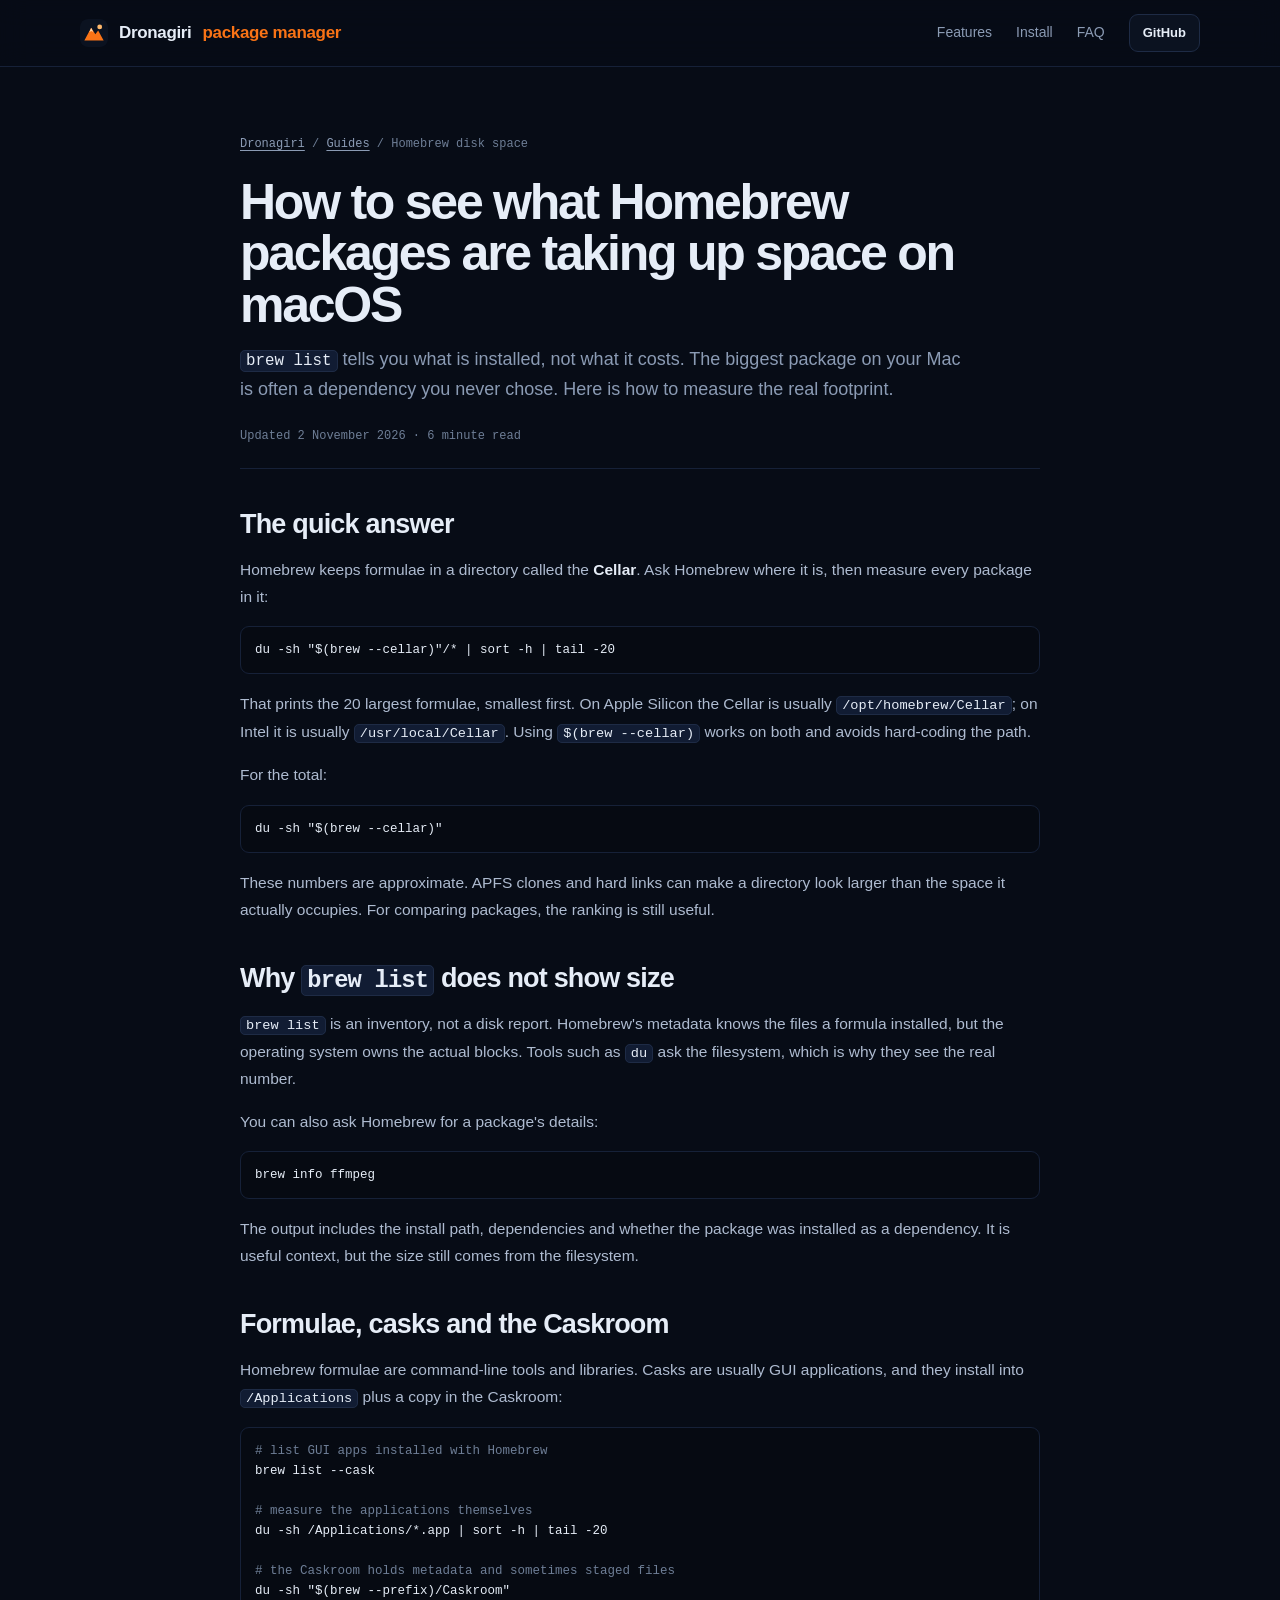
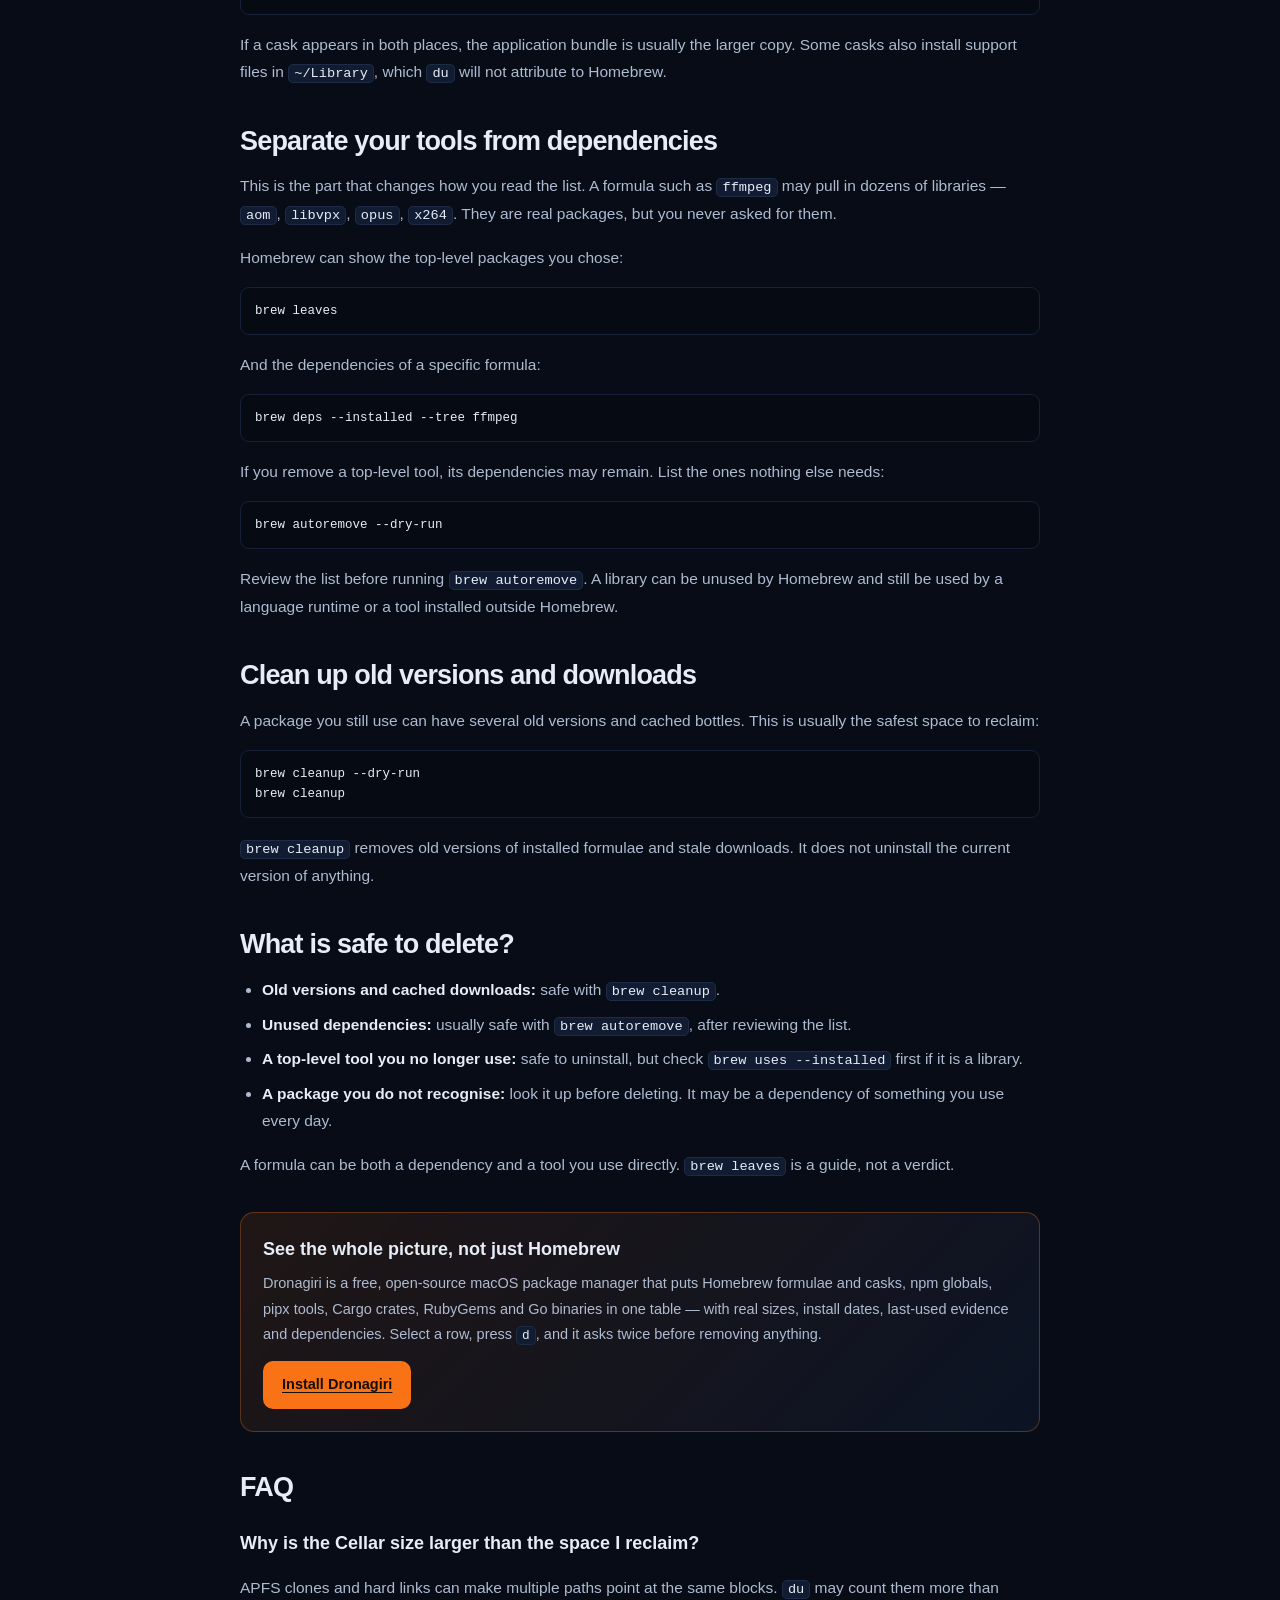
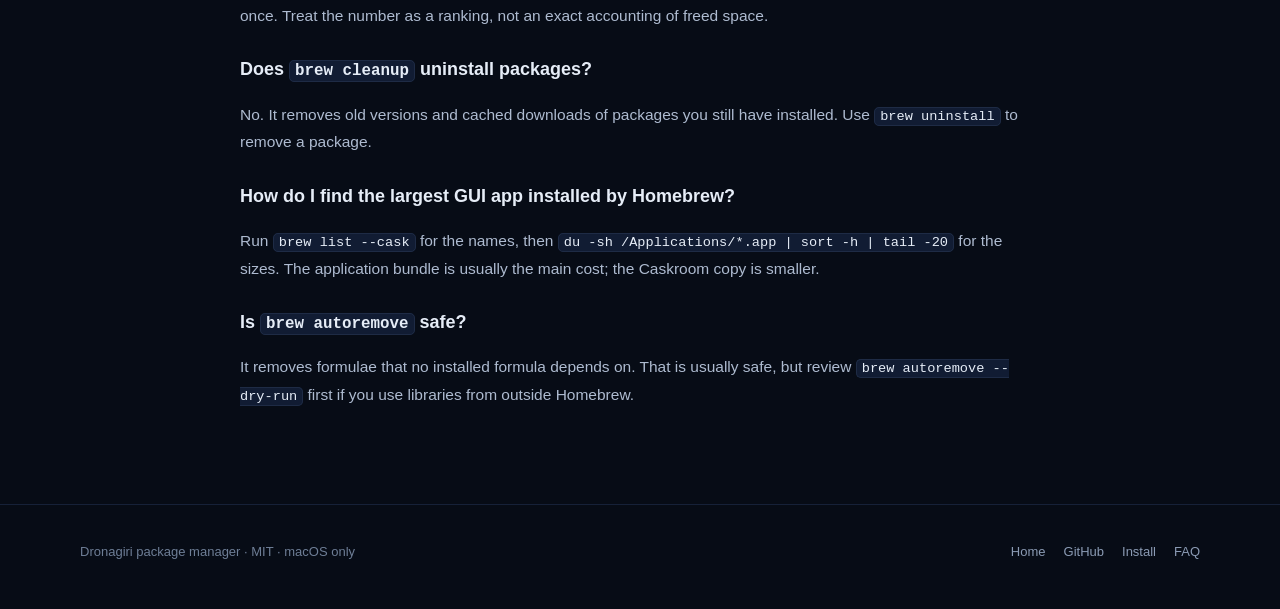
==== docs/guides/find-large-homebrew-packages.html @ b02d7d00 "Add two search-focused Homebrew guides and a monetization plan The guides target real queries (unins" ====
<!doctype html>
<html lang="en">
<head>
<meta charset="utf-8">
<meta name="viewport" content="width=device-width, initial-scale=1">
<title>How to see what Homebrew packages are taking up space on macOS — Dronagiri</title>
<meta name="description" content="Find the Homebrew formulae and casks using the most disk space on macOS. Measure the Cellar and Caskroom, separate your tools from dependencies, and clean up safely.">
<meta name="keywords" content="Homebrew disk space, brew list size, Homebrew cleanup, macOS disk space, brew autoremove, brew cleanup, Homebrew packages size">
<meta name="author" content="MasterShivnath007">
<meta name="robots" content="index, follow, max-image-preview:large">
<meta name="theme-color" content="#0B1220">
<link rel="canonical" href="https://mastershivnath007.github.io/dronagiri/guides/find-large-homebrew-packages.html">
<link rel="icon" href="../mark.svg" type="image/svg+xml">
<link rel="stylesheet" href="../style.css">
<meta property="og:type" content="article">
<meta property="og:title" content="How to see what Homebrew packages are taking up space on macOS">
<meta property="og:description" content="Measure the Cellar and Caskroom, separate your tools from dependencies, and clean up without breaking anything.">
<meta property="og:url" content="https://mastershivnath007.github.io/dronagiri/guides/find-large-homebrew-packages.html">
<meta property="og:image" content="https://mastershivnath007.github.io/dronagiri/og.png">
<meta name="twitter:card" content="summary_large_image">
<script type="application/ld+json">
{
  "@context": "https://schema.org",
  "@graph": [
    {
      "@type": "Article",
      "headline": "How to see what Homebrew packages are taking up space on macOS",
      "description": "Find the Homebrew formulae and casks using the most disk space, separate dependencies from your tools, and clean up safely.",
      "datePublished": "2026-11-02",
      "dateModified": "2026-11-02",
      "author": {"@type": "Person", "name": "MasterShivnath007", "url": "https://github.com/MasterShivnath007"},
      "publisher": {"@type": "Organization", "name": "Dronagiri package manager"},
      "mainEntityOfPage": "https://mastershivnath007.github.io/dronagiri/guides/find-large-homebrew-packages.html"
    },
    {
      "@type": "BreadcrumbList",
      "itemListElement": [
        {"@type": "ListItem", "position": 1, "name": "Dronagiri", "item": "https://mastershivnath007.github.io/dronagiri/"},
        {"@type": "ListItem", "position": 2, "name": "Guides", "item": "https://mastershivnath007.github.io/dronagiri/#guides"},
        {"@type": "ListItem", "position": 3, "name": "Find large Homebrew packages"}
      ]
    }
  ]
}
</script>
</head>
<body>
<header class="nav">
  <div class="wrap nav-inner">
    <a class="brand" href="../" aria-label="Dronagiri home">
      <img src="../mark.svg" alt="" width="28" height="28">
      Dronagiri <span>package manager</span>
    </a>
    <nav class="nav-links" aria-label="Main">
      <a href="../#features">Features</a>
      <a href="../#install">Install</a>
      <a href="../#faq">FAQ</a>
      <a class="nav-cta" href="https://github.com/MasterShivnath007/dronagiri" target="_blank" rel="noopener">GitHub</a>
    </nav>
  </div>
</header>

<main class="wrap article">
  <div class="breadcrumb"><a href="../">Dronagiri</a> / <a href="../#guides">Guides</a> / Homebrew disk space</div>

  <h1>How to see what Homebrew packages are taking up space on macOS</h1>
  <p class="lede"><code>brew list</code> tells you what is installed, not what it costs. The biggest package on your Mac is often a dependency you never chose. Here is how to measure the real footprint.</p>
  <div class="meta">Updated 2 November 2026 · 6 minute read</div>

  <h2>The quick answer</h2>
  <p>Homebrew keeps formulae in a directory called the <strong>Cellar</strong>. Ask Homebrew where it is, then measure every package in it:</p>
  <pre><code>du -sh "$(brew --cellar)"/* | sort -h | tail -20</code></pre>
  <p>That prints the 20 largest formulae, smallest first. On Apple Silicon the Cellar is usually <code>/opt/homebrew/Cellar</code>; on Intel it is usually <code>/usr/local/Cellar</code>. Using <code>$(brew --cellar)</code> works on both and avoids hard-coding the path.</p>
  <p>For the total:</p>
  <pre><code>du -sh "$(brew --cellar)"</code></pre>
  <p>These numbers are approximate. APFS clones and hard links can make a directory look larger than the space it actually occupies. For comparing packages, the ranking is still useful.</p>

  <h2>Why <code>brew list</code> does not show size</h2>
  <p><code>brew list</code> is an inventory, not a disk report. Homebrew's metadata knows the files a formula installed, but the operating system owns the actual blocks. Tools such as <code>du</code> ask the filesystem, which is why they see the real number.</p>
  <p>You can also ask Homebrew for a package's details:</p>
  <pre><code>brew info ffmpeg</code></pre>
  <p>The output includes the install path, dependencies and whether the package was installed as a dependency. It is useful context, but the size still comes from the filesystem.</p>

  <h2>Formulae, casks and the Caskroom</h2>
  <p>Homebrew formulae are command-line tools and libraries. Casks are usually GUI applications, and they install into <code>/Applications</code> plus a copy in the Caskroom:</p>
  <pre><code><span class="c"># list GUI apps installed with Homebrew</span>
brew list --cask

<span class="c"># measure the applications themselves</span>
du -sh /Applications/*.app | sort -h | tail -20

<span class="c"># the Caskroom holds metadata and sometimes staged files</span>
du -sh "$(brew --prefix)/Caskroom"</code></pre>
  <p>If a cask appears in both places, the application bundle is usually the larger copy. Some casks also install support files in <code>~/Library</code>, which <code>du</code> will not attribute to Homebrew.</p>

  <h2>Separate your tools from dependencies</h2>
  <p>This is the part that changes how you read the list. A formula such as <code>ffmpeg</code> may pull in dozens of libraries — <code>aom</code>, <code>libvpx</code>, <code>opus</code>, <code>x264</code>. They are real packages, but you never asked for them.</p>
  <p>Homebrew can show the top-level packages you chose:</p>
  <pre><code>brew leaves</code></pre>
  <p>And the dependencies of a specific formula:</p>
  <pre><code>brew deps --installed --tree ffmpeg</code></pre>
  <p>If you remove a top-level tool, its dependencies may remain. List the ones nothing else needs:</p>
  <pre><code>brew autoremove --dry-run</code></pre>
  <p>Review the list before running <code>brew autoremove</code>. A library can be unused by Homebrew and still be used by a language runtime or a tool installed outside Homebrew.</p>

  <h2>Clean up old versions and downloads</h2>
  <p>A package you still use can have several old versions and cached bottles. This is usually the safest space to reclaim:</p>
  <pre><code>brew cleanup --dry-run
brew cleanup</code></pre>
  <p><code>brew cleanup</code> removes old versions of installed formulae and stale downloads. It does not uninstall the current version of anything.</p>

  <h2>What is safe to delete?</h2>
  <ul>
    <li><strong>Old versions and cached downloads:</strong> safe with <code>brew cleanup</code>.</li>
    <li><strong>Unused dependencies:</strong> usually safe with <code>brew autoremove</code>, after reviewing the list.</li>
    <li><strong>A top-level tool you no longer use:</strong> safe to uninstall, but check <code>brew uses --installed</code> first if it is a library.</li>
    <li><strong>A package you do not recognise:</strong> look it up before deleting. It may be a dependency of something you use every day.</li>
  </ul>
  <p>A formula can be both a dependency and a tool you use directly. <code>brew leaves</code> is a guide, not a verdict.</p>

  <div class="cta-box">
    <h3>See the whole picture, not just Homebrew</h3>
    <p>Dronagiri is a free, open-source macOS package manager that puts Homebrew formulae and casks, npm globals, pipx tools, Cargo crates, RubyGems and Go binaries in one table — with real sizes, install dates, last-used evidence and dependencies. Select a row, press <code>d</code>, and it asks twice before removing anything.</p>
    <a class="btn btn-primary" href="../#install">Install Dronagiri</a>
  </div>

  <h2>FAQ</h2>
  <h3>Why is the Cellar size larger than the space I reclaim?</h3>
  <p>APFS clones and hard links can make multiple paths point at the same blocks. <code>du</code> may count them more than once. Treat the number as a ranking, not an exact accounting of freed space.</p>
  <h3>Does <code>brew cleanup</code> uninstall packages?</h3>
  <p>No. It removes old versions and cached downloads of packages you still have installed. Use <code>brew uninstall</code> to remove a package.</p>
  <h3>How do I find the largest GUI app installed by Homebrew?</h3>
  <p>Run <code>brew list --cask</code> for the names, then <code>du -sh /Applications/*.app | sort -h | tail -20</code> for the sizes. The application bundle is usually the main cost; the Caskroom copy is smaller.</p>
  <h3>Is <code>brew autoremove</code> safe?</h3>
  <p>It removes formulae that no installed formula depends on. That is usually safe, but review <code>brew autoremove --dry-run</code> first if you use libraries from outside Homebrew.</p>
</main>

<footer>
  <div class="wrap footer-inner">
    <div>Dronagiri package manager · MIT · macOS only</div>
    <div class="footer-links">
      <a href="../">Home</a>
      <a href="https://github.com/MasterShivnath007/dronagiri">GitHub</a>
      <a href="../#install">Install</a>
      <a href="../#faq">FAQ</a>
    </div>
  </div>
</footer>
</body>
</html>
---- docs/style.css ----
:root {
  color-scheme: dark;
  --bg: #070c16;
  --panel: #0b1220;
  --panel-2: #111c33;
  --panel-3: #16233d;
  --line: #1e2b45;
  --line-soft: #162138;
  --text: #e6edf7;
  --muted: #8b9bb4;
  --faint: #6e7e96;
  --orange: #f97316;
  --orange-soft: #ffb86b;
  --gold: #e3b341;
  --green: #3fb950;
  --red: #f85149;
  --mono: ui-monospace, SFMono-Regular, "SF Mono", Menlo, Consolas, "Liberation Mono", monospace;
  --sans: -apple-system, BlinkMacSystemFont, "Segoe UI", Helvetica, Arial, sans-serif;
  --shadow: 0 30px 90px rgba(0, 0, 0, .55);
}

* { box-sizing: border-box; }
html { scroll-behavior: smooth; }
body {
  margin: 0;
  background: var(--bg);
  color: var(--text);
  font-family: var(--sans);
  font-size: 16px;
  line-height: 1.65;
  -webkit-font-smoothing: antialiased;
  text-rendering: optimizeLegibility;
}
a { color: var(--orange-soft); text-decoration: none; }
a:hover { color: #ffd7a8; }
img { max-width: 100%; height: auto; }
code, kbd, pre { font-family: var(--mono); }
::selection { background: rgba(249, 115, 22, .32); color: #fff; }

.wrap { width: min(1120px, calc(100% - 48px)); margin: 0 auto; }
.skip { position: absolute; left: -999px; top: 0; background: var(--orange); color: #111; padding: 8px 14px; border-radius: 0 0 8px 0; z-index: 20; }
.skip:focus { left: 0; }

/* nav */
.nav {
  position: sticky;
  top: 0;
  z-index: 10;
  background: rgba(7, 12, 22, .82);
  backdrop-filter: blur(14px);
  -webkit-backdrop-filter: blur(14px);
  border-bottom: 1px solid var(--line-soft);
}
.nav-inner { display: flex; align-items: center; gap: 18px; height: 66px; }
.brand { display: flex; align-items: center; gap: 11px; color: var(--text); font-weight: 700; letter-spacing: -.02em; font-size: 17px; white-space: nowrap; }
.brand img { width: 28px; height: 28px; border-radius: 8px; }
.brand span { color: var(--orange); font-weight: 600; }
.nav-links { display: flex; align-items: center; gap: 24px; margin-left: auto; font-size: 14px; color: var(--muted); }
.nav-links a { color: var(--muted); }
.nav-links a:hover { color: var(--text); }
.nav-cta { display: inline-flex; align-items: center; gap: 8px; border: 1px solid var(--line); background: var(--panel); color: var(--text) !important; padding: 7px 13px; border-radius: 9px; font-size: 13px; font-weight: 600; }
.nav-cta:hover { border-color: var(--orange); background: var(--panel-2); }

/* hero */
.hero { position: relative; padding: 86px 0 30px; overflow: hidden; }
.hero::before,
.hero::after { content: ""; position: absolute; pointer-events: none; border-radius: 50%; filter: blur(90px); z-index: -1; }
.hero::before { width: 640px; height: 480px; left: -180px; top: -180px; background: rgba(249, 115, 22, .13); }
.hero::after { width: 620px; height: 520px; right: -220px; top: 40px; background: rgba(46, 86, 160, .16); }
.hero-inner { max-width: 880px; margin: 0 auto; text-align: center; }
.eyebrow {
  display: inline-flex; align-items: center; gap: 9px;
  font-family: var(--mono); font-size: 12.5px; letter-spacing: .02em;
  color: var(--muted); background: rgba(17, 28, 51, .72);
  border: 1px solid var(--line); border-radius: 999px; padding: 6px 13px;
}
.eyebrow b { color: var(--green); font-weight: 600; }
.dot { width: 6px; height: 6px; border-radius: 50%; background: var(--green); box-shadow: 0 0 0 3px rgba(63, 185, 80, .14); }
h1 {
  margin: 22px 0 18px;
  font-size: clamp(40px, 6.6vw, 72px);
  line-height: 1.03;
  letter-spacing: -.045em;
  font-weight: 800;
}
h1 span { color: var(--orange); }
.lede { max-width: 730px; margin: 0 auto; color: var(--muted); font-size: clamp(16px, 1.9vw, 20px); line-height: 1.6; }
.lede code { color: var(--text); background: var(--panel-2); border: 1px solid var(--line); border-radius: 5px; padding: 1px 5px; font-size: .9em; }
.hero-actions { display: flex; flex-wrap: wrap; justify-content: center; gap: 12px; margin-top: 30px; }
.btn {
  display: inline-flex; align-items: center; justify-content: center; gap: 9px;
  border-radius: 10px; padding: 11px 18px; font-weight: 650; font-size: 14.5px;
  border: 1px solid transparent; transition: transform .12s ease, background .12s ease, border-color .12s ease;
}
.btn:hover { transform: translateY(-1px); }
.btn-primary { background: var(--orange); color: #180d04; }
.btn-primary:hover { background: #ff8a3d; color: #180d04; }
.btn-ghost { background: var(--panel); border-color: var(--line); color: var(--text); }
.btn-ghost:hover { background: var(--panel-2); border-color: #2e4166; color: var(--text); }
.btn svg { width: 17px; height: 17px; }

.cmd {
  display: flex; align-items: center; gap: 10px;
  max-width: 720px; margin: 26px auto 0;
  background: #060a12; border: 1px solid var(--line); border-radius: 12px;
  padding: 7px 7px 7px 17px; text-align: left;
  box-shadow: 0 10px 40px rgba(0, 0, 0, .28);
}
.cmd .prompt { color: var(--orange); font-family: var(--mono); font-size: 14px; }
.cmd code { flex: 1; min-width: 0; overflow-x: auto; white-space: nowrap; color: #d7e2f2; font-size: 13.5px; }
.copy {
  flex: none; border: 1px solid var(--line); background: var(--panel-2); color: var(--muted);
  font-size: 12px; font-weight: 600; padding: 8px 12px; border-radius: 8px; cursor: pointer;
}
.copy:hover { color: var(--text); border-color: #31466f; }
.copy.done { color: var(--green); border-color: rgba(63, 185, 80, .5); }
.hero-note { color: var(--faint); font-size: 12.5px; font-family: var(--mono); margin-top: 12px; }

/* screenshot */
.shot { padding: 18px 0 0; }
.shot img { display: block; width: 100%; border-radius: 18px; box-shadow: var(--shadow); }
.shot figcaption { text-align: center; color: var(--faint); font-size: 13px; margin-top: 14px; font-family: var(--mono); }

/* sections */
section { padding: 78px 0; }
.section-head { max-width: 720px; margin-bottom: 34px; }
.kicker { display: inline-flex; align-items: center; gap: 9px; font-family: var(--mono); font-size: 12px; letter-spacing: .13em; text-transform: uppercase; color: var(--orange); margin-bottom: 12px; }
.kicker::before { content: ""; width: 18px; height: 1px; background: var(--orange); }
h2 { margin: 0 0 10px; font-size: clamp(28px, 3.6vw, 40px); line-height: 1.15; letter-spacing: -.03em; }
.section-head p { margin: 0; color: var(--muted); font-size: 17px; }

/* managers strip */
.managers { border-top: 1px solid var(--line-soft); border-bottom: 1px solid var(--line-soft); padding: 26px 0; }
.managers-inner { display: flex; flex-wrap: wrap; align-items: center; gap: 14px 26px; justify-content: center; }
.managers-label { color: var(--faint); font-family: var(--mono); font-size: 12px; letter-spacing: .08em; text-transform: uppercase; }
.chip { color: #c9d5e6; font-family: var(--mono); font-size: 13px; border: 1px solid var(--line); background: var(--panel); padding: 5px 10px; border-radius: 7px; }

/* feature grid */
.grid { display: grid; grid-template-columns: repeat(auto-fit, minmax(250px, 1fr)); gap: 16px; }
.card {
  display: block; color: inherit;
  background: linear-gradient(180deg, rgba(17, 28, 51, .72), rgba(11, 18, 32, .72));
  border: 1px solid var(--line); border-radius: 14px; padding: 22px 20px;
}
.card:hover { border-color: #2c4067; color: inherit; }
.card .read { display: inline-block; margin-top: 12px; color: var(--orange-soft); font-family: var(--mono); font-size: 12.5px; }
.icon { width: 34px; height: 34px; border-radius: 9px; display: grid; place-items: center; background: rgba(249, 115, 22, .11); border: 1px solid rgba(249, 115, 22, .24); color: var(--orange); margin-bottom: 13px; }
.icon svg { width: 18px; height: 18px; }
.card h3 { margin: 0 0 6px; font-size: 16.5px; letter-spacing: -.01em; }
.card p { margin: 0; color: var(--muted); font-size: 14.5px; line-height: 1.6; }
.card p code { color: #d7e2f2; font-size: .9em; }

/* comparison */
.compare { border: 1px solid var(--line); border-radius: 14px; overflow: auto; background: var(--panel); }
table { width: 100%; border-collapse: collapse; min-width: 620px; font-size: 14.5px; }
th, td { text-align: left; padding: 13px 18px; border-bottom: 1px solid var(--line-soft); vertical-align: top; }
th { color: var(--faint); font-family: var(--mono); font-size: 11.5px; text-transform: uppercase; letter-spacing: .09em; font-weight: 600; background: #09101d; }
tr:last-child td { border-bottom: 0; }
td:first-child { color: var(--text); width: 38%; }
td { color: var(--muted); }
.yes { color: var(--green); font-weight: 700; }
.no { color: var(--faint); }
.partial { color: var(--gold); }

/* how it works */
.steps { display: grid; grid-template-columns: repeat(auto-fit, minmax(250px, 1fr)); gap: 16px; counter-reset: step; }
.step { position: relative; border: 1px solid var(--line); border-radius: 14px; background: var(--panel); padding: 24px 20px 20px; }
.step::before { counter-increment: step; content: "0" counter(step); font-family: var(--mono); color: var(--orange); font-size: 12px; letter-spacing: .1em; }
.step h3 { margin: 8px 0 6px; font-size: 17px; }
.step p { margin: 0; color: var(--muted); font-size: 14.5px; }

/* keys */
.keys { display: grid; grid-template-columns: repeat(auto-fit, minmax(210px, 1fr)); gap: 10px; }
.key { display: flex; align-items: center; gap: 10px; border: 1px solid var(--line-soft); background: rgba(11, 18, 32, .6); border-radius: 9px; padding: 9px 12px; color: var(--muted); font-size: 13.5px; }
kbd { flex: none; display: inline-block; min-width: 26px; text-align: center; background: var(--panel-2); border: 1px solid #2a3a58; border-bottom-width: 2px; border-radius: 6px; padding: 2px 7px; color: #e6edf7; font-size: 12px; }

/* callout */
.callout { display: flex; gap: 16px; align-items: flex-start; border: 1px solid rgba(249, 115, 22, .32); background: linear-gradient(135deg, rgba(249, 115, 22, .1), rgba(17, 28, 51, .5)); border-radius: 14px; padding: 22px 22px; }
.callout svg { flex: none; width: 22px; height: 22px; color: var(--orange); margin-top: 2px; }
.callout h3 { margin: 0 0 5px; font-size: 16.5px; }
.callout p { margin: 0; color: var(--muted); font-size: 14.5px; }
.callout code { color: var(--text); font-size: .9em; }

/* install */
.install-grid { display: grid; grid-template-columns: repeat(auto-fit, minmax(280px, 1fr)); gap: 16px; }
.install-card { border: 1px solid var(--line); border-radius: 14px; background: var(--panel); padding: 22px 20px; display: flex; flex-direction: column; }
.install-card .tag { align-self: flex-start; font-family: var(--mono); font-size: 11px; letter-spacing: .07em; text-transform: uppercase; color: var(--orange); background: rgba(249, 115, 22, .1); border: 1px solid rgba(249, 115, 22, .25); border-radius: 999px; padding: 3px 9px; margin-bottom: 11px; }
.install-card h3 { margin: 0 0 6px; font-size: 17px; }
.install-card p { margin: 0 0 14px; color: var(--muted); font-size: 14px; }
.install-card pre { margin: 0; flex: 1; }
pre { background: #060a12; border: 1px solid var(--line-soft); border-radius: 9px; padding: 13px 14px; overflow-x: auto; font-size: 12.5px; line-height: 1.6; color: #d7e2f2; }
.install-card pre { white-space: pre-wrap; overflow-wrap: anywhere; }
pre .c { color: var(--faint); }
.install-card .note { margin-top: 12px; color: var(--faint); font-size: 12.5px; }

/* faq */
.faq { border-top: 1px solid var(--line-soft); }
details { border-bottom: 1px solid var(--line-soft); padding: 16px 0; }
summary { cursor: pointer; list-style: none; display: flex; align-items: center; justify-content: space-between; gap: 18px; font-weight: 600; font-size: 16px; }
summary::-webkit-details-marker { display: none; }
summary::after { content: "+"; color: var(--orange); font-family: var(--mono); font-size: 20px; line-height: 1; }
details[open] summary::after { content: "−"; }
details p { margin: 10px 0 0; color: var(--muted); font-size: 14.5px; max-width: 820px; }
details code { color: var(--text); font-size: .9em; }

/* support */
.support { border: 1px solid var(--line); border-radius: 18px; background: radial-gradient(700px 320px at 12% 0%, rgba(249, 115, 22, .14), transparent 70%), linear-gradient(180deg, #0e1729, #0a101c); padding: 34px; }
.support-grid { display: grid; grid-template-columns: 1.2fr .8fr; gap: 30px; align-items: start; }
.support h2 { margin-top: 0; }
.support p { color: var(--muted); }
.support-actions { display: flex; flex-wrap: wrap; gap: 10px; margin-top: 18px; }
.support-box { border: 1px solid var(--line); background: rgba(7, 12, 22, .55); border-radius: 12px; padding: 18px; }
.support-box h3 { margin: 0 0 4px; font-size: 15.5px; }
.support-box .price { color: var(--orange); font-family: var(--mono); font-size: 22px; font-weight: 700; }
.support-box p { font-size: 13.5px; margin: 6px 0 12px; }
.support-box ul { margin: 0 0 14px; padding-left: 18px; color: var(--muted); font-size: 13.5px; }
.support-box li { margin: 4px 0; }

/* article pages */
.article { max-width: 800px; margin: 0 auto; padding: 68px 0 80px; }
.breadcrumb { font-family: var(--mono); font-size: 12px; color: var(--faint); margin-bottom: 22px; }
.breadcrumb a { color: var(--muted); }
.article h1 { font-size: clamp(34px, 5vw, 50px); margin-bottom: 14px; }
.article .lede { color: var(--muted); font-size: 18px; line-height: 1.65; margin: 0 0 22px; }
.article .meta { font-family: var(--mono); font-size: 12px; color: var(--faint); border-bottom: 1px solid var(--line-soft); padding-bottom: 22px; margin-bottom: 30px; }
.article h2 { font-size: 27px; margin: 40px 0 12px; }
.article h3 { font-size: 18px; margin: 26px 0 8px; }
.article p, .article li { color: #aebbd0; font-size: 15.5px; line-height: 1.75; }
.article ul, .article ol { padding-left: 22px; }
.article li { margin: 7px 0; }
.article strong { color: var(--text); }
.article code { color: #e6edf7; background: var(--panel-2); border: 1px solid var(--line); border-radius: 5px; padding: 1px 5px; font-size: .88em; }
.article pre { margin: 16px 0; }
.article pre code { background: none; border: 0; padding: 0; font-size: 12.5px; }
.article a { text-decoration: underline; text-underline-offset: 3px; }
.article .cta-box { margin: 34px 0; border: 1px solid rgba(249, 115, 22, .32); background: linear-gradient(135deg, rgba(249, 115, 22, .1), rgba(17, 28, 51, .5)); border-radius: 14px; padding: 22px; }
.article .cta-box h3 { margin: 0 0 6px; }
.article .cta-box p { margin: 0 0 14px; font-size: 14.5px; }
.article .note { border-left: 2px solid var(--orange); padding: 2px 0 2px 16px; margin: 20px 0; color: var(--muted); font-size: 14.5px; }

/* footer */
footer { border-top: 1px solid var(--line-soft); padding: 36px 0 46px; color: var(--faint); font-size: 13px; }
.footer-inner { display: flex; flex-wrap: wrap; gap: 18px; align-items: center; justify-content: space-between; }
.footer-links { display: flex; flex-wrap: wrap; gap: 18px; }
.footer-links a { color: var(--muted); }
.footer-links a:hover { color: var(--text); }

@media (max-width: 860px) {
  .support-grid { grid-template-columns: 1fr; }
  .nav-links { gap: 16px; }
}
@media (max-width: 720px) {
  .nav-links a:not(.nav-cta) { display: none; }
  .brand span { display: none; }
  .hide-sm { display: none; }
  .hero { padding-top: 60px; }
  section { padding: 58px 0; }
  .support { padding: 24px; }
  .wrap { width: min(1120px, calc(100% - 32px)); }
  .cmd { align-items: flex-start; }
  .cmd code { white-space: normal; overflow-wrap: anywhere; }
}
@media (prefers-reduced-motion: reduce) {
  html { scroll-behavior: auto; }
  .btn { transition: none; }
}
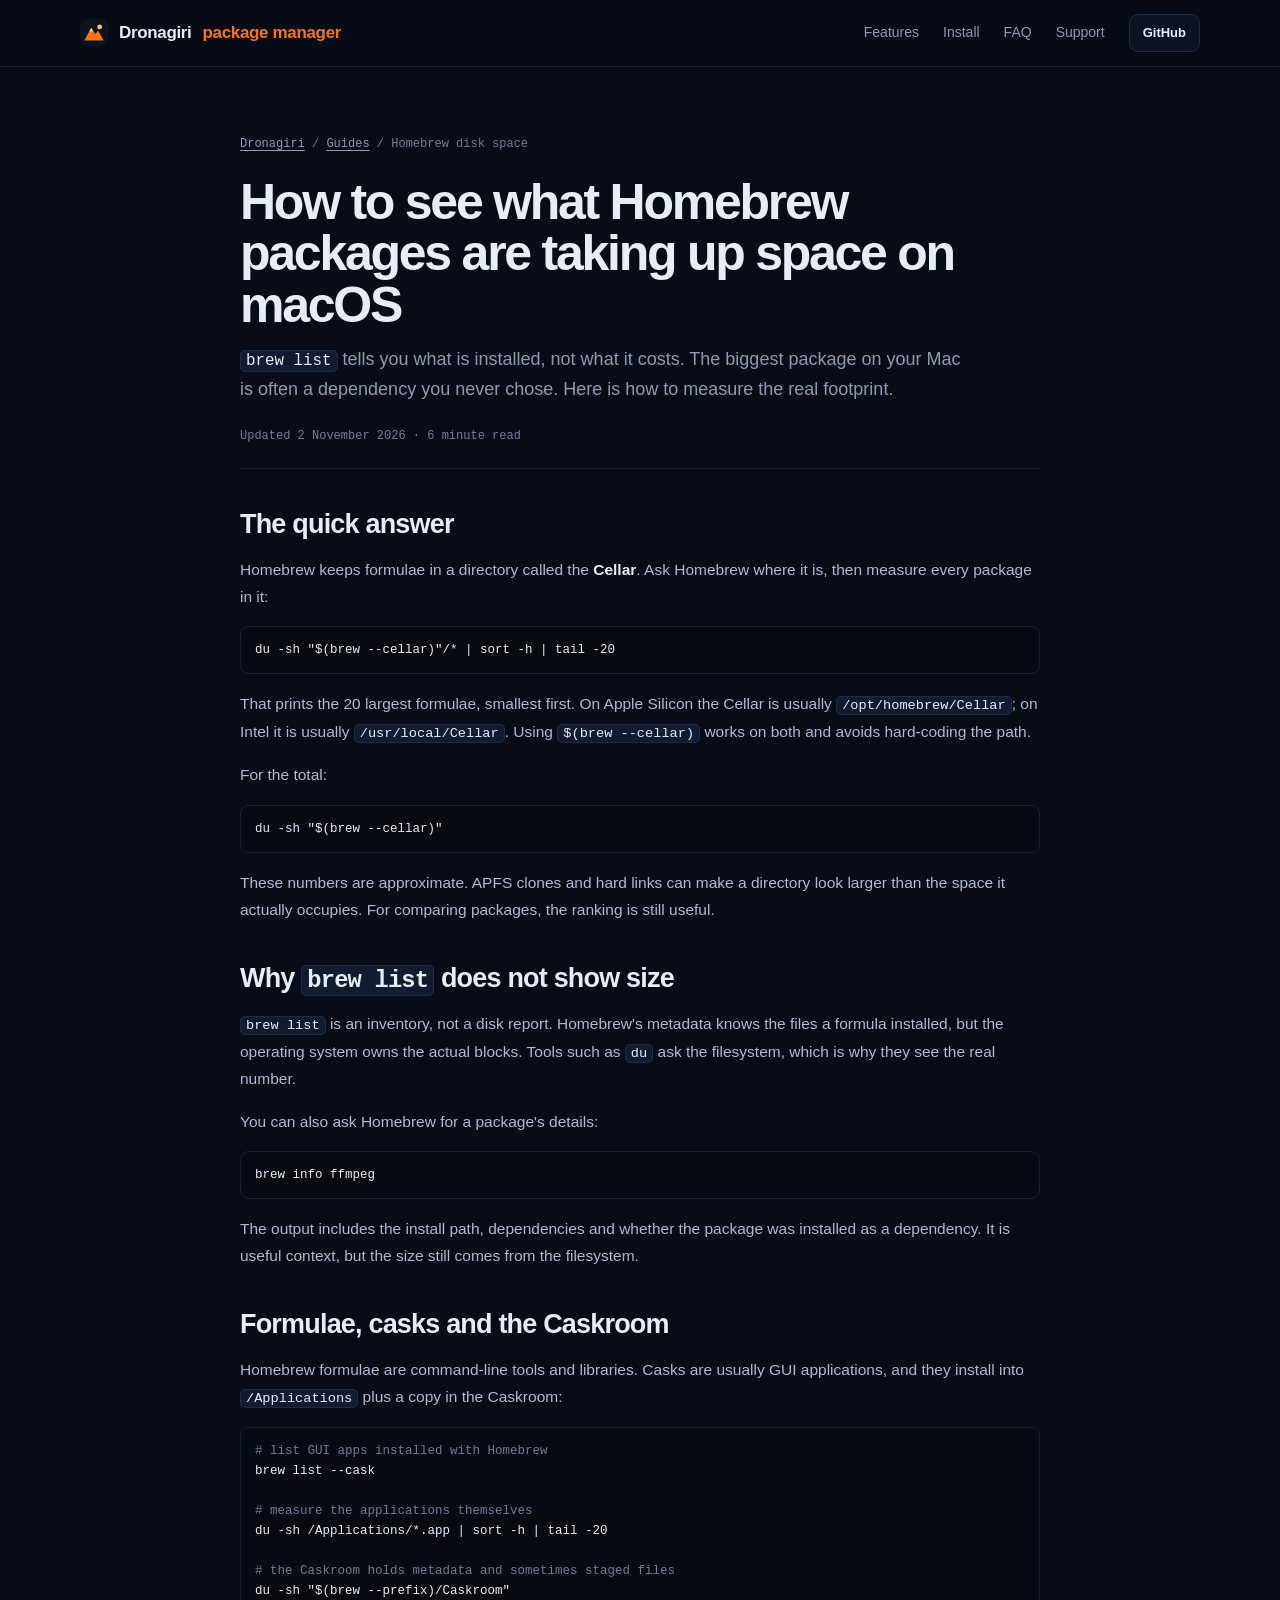
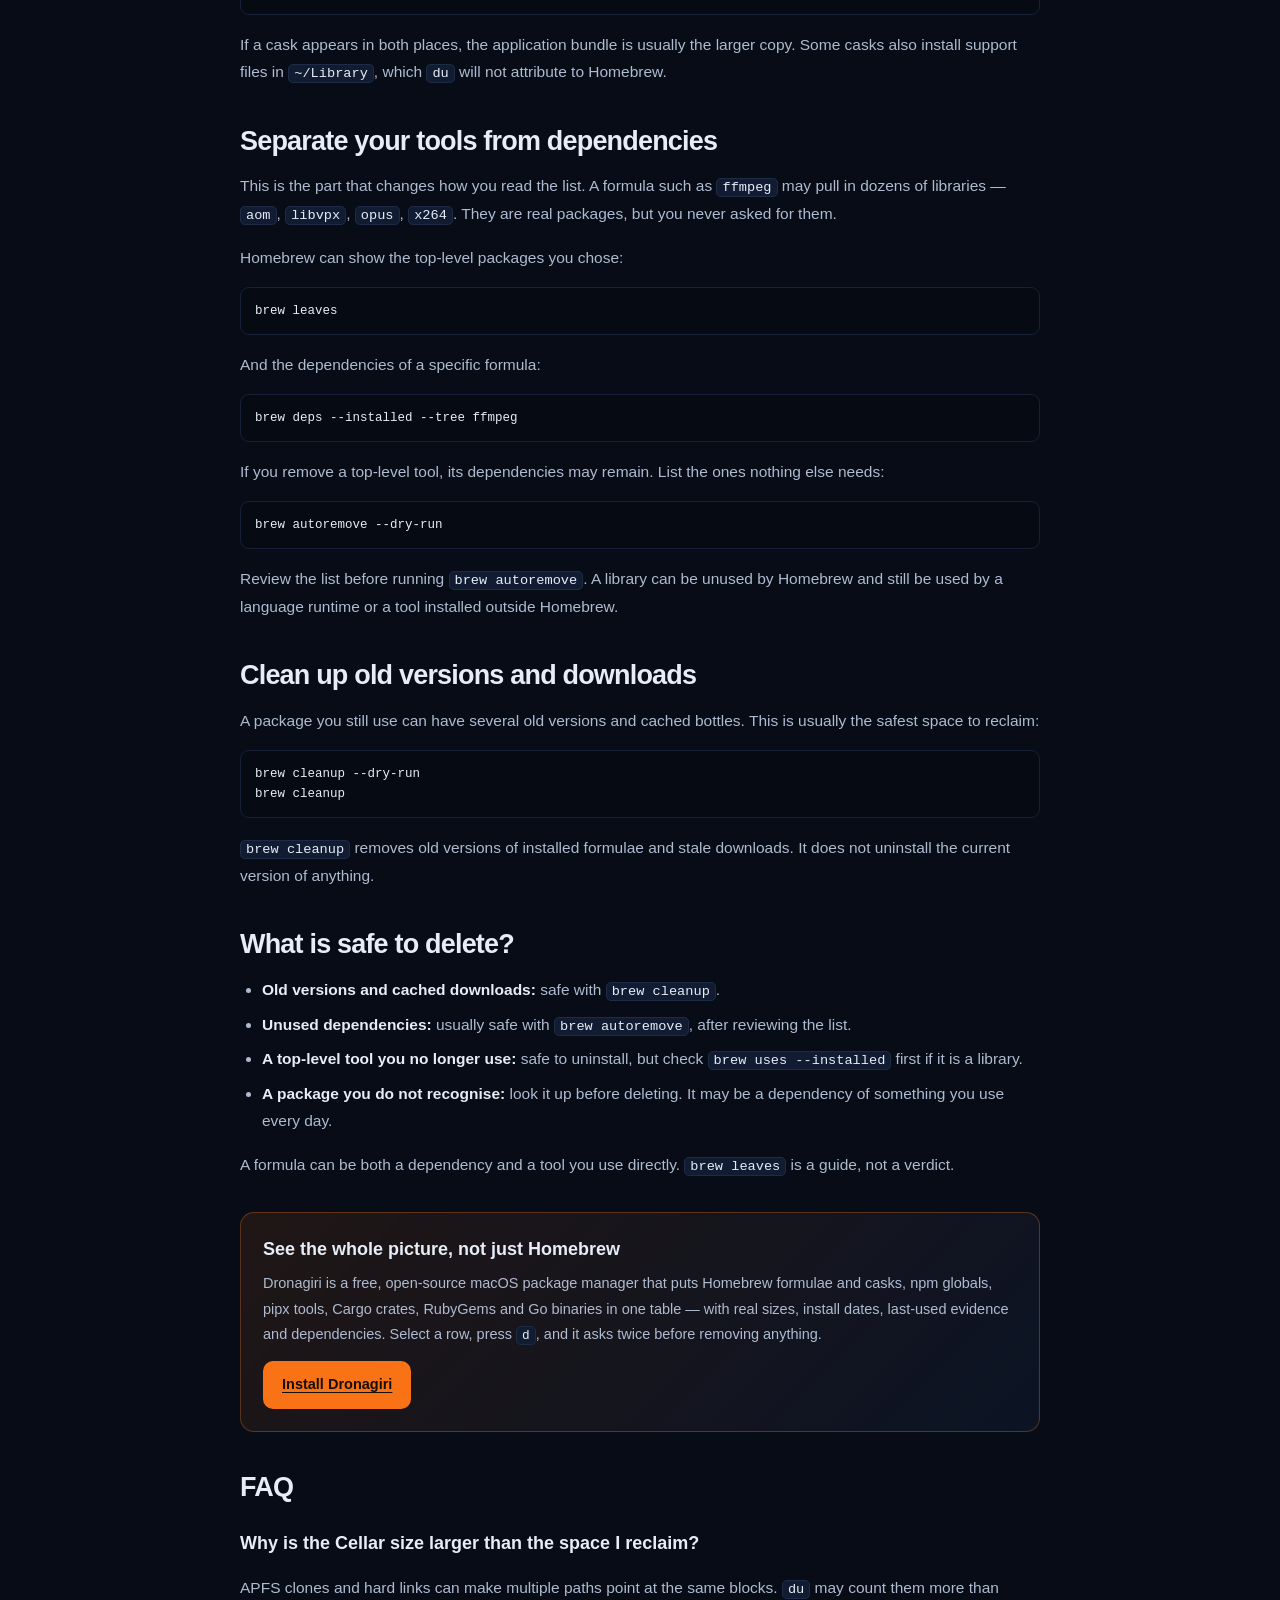
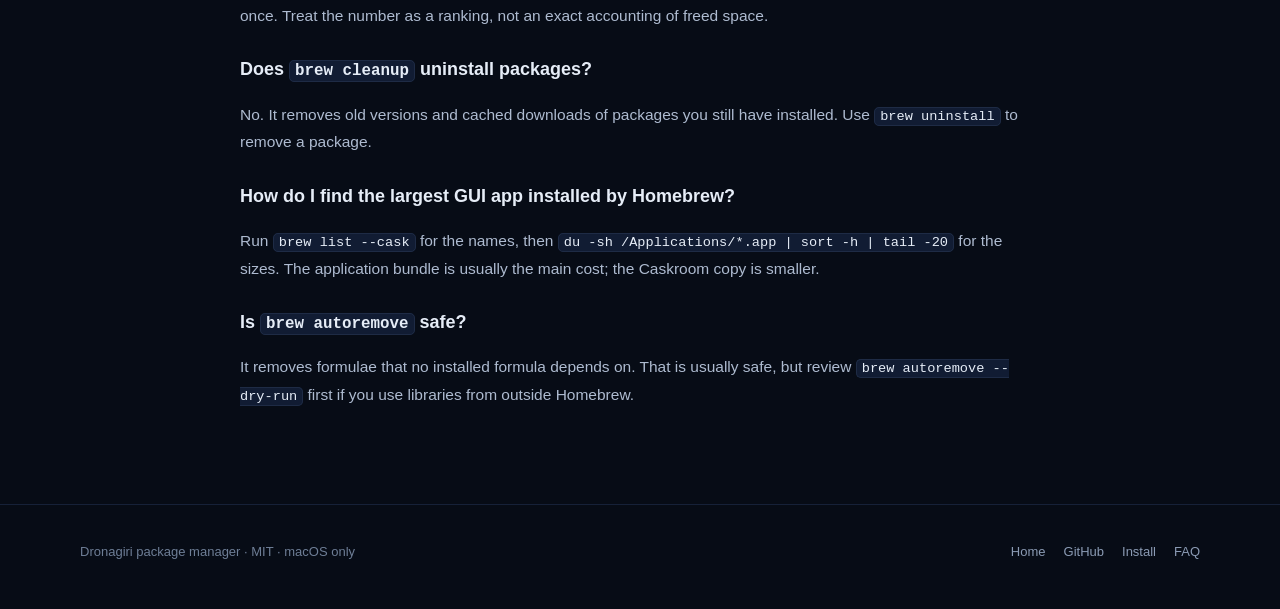
==== commit 83d59037: "Wire up live GitHub Sponsors and Razorpay support links GitHub Sponsors now has six published tiers," ====
--- a/docs/guides/find-large-homebrew-packages.html
+++ b/docs/guides/find-large-homebrew-packages.html
@@ -55,6 +55,7 @@
       <a href="../#features">Features</a>
       <a href="../#install">Install</a>
       <a href="../#faq">FAQ</a>
+      <a href="../#support">Support</a>
       <a class="nav-cta" href="https://github.com/MasterShivnath007/dronagiri" target="_blank" rel="noopener">GitHub</a>
     </nav>
   </div>
--- a/docs/style.css
+++ b/docs/style.css
@@ -196,9 +196,9 @@
 /* faq */
 .faq { border-top: 1px solid var(--line-soft); }
 details { border-bottom: 1px solid var(--line-soft); padding: 16px 0; }
-summary { cursor: pointer; list-style: none; display: flex; align-items: center; justify-content: space-between; gap: 18px; font-weight: 600; font-size: 16px; }
+summary { cursor: pointer; list-style: none; display: block; position: relative; padding-right: 30px; font-weight: 600; font-size: 16px; }
 summary::-webkit-details-marker { display: none; }
-summary::after { content: "+"; color: var(--orange); font-family: var(--mono); font-size: 20px; line-height: 1; }
+summary::after { content: "+"; position: absolute; right: 0; top: 50%; transform: translateY(-50%); color: var(--orange); font-family: var(--mono); font-size: 20px; line-height: 1; }
 details[open] summary::after { content: "−"; }
 details p { margin: 10px 0 0; color: var(--muted); font-size: 14.5px; max-width: 820px; }
 details code { color: var(--text); font-size: .9em; }
